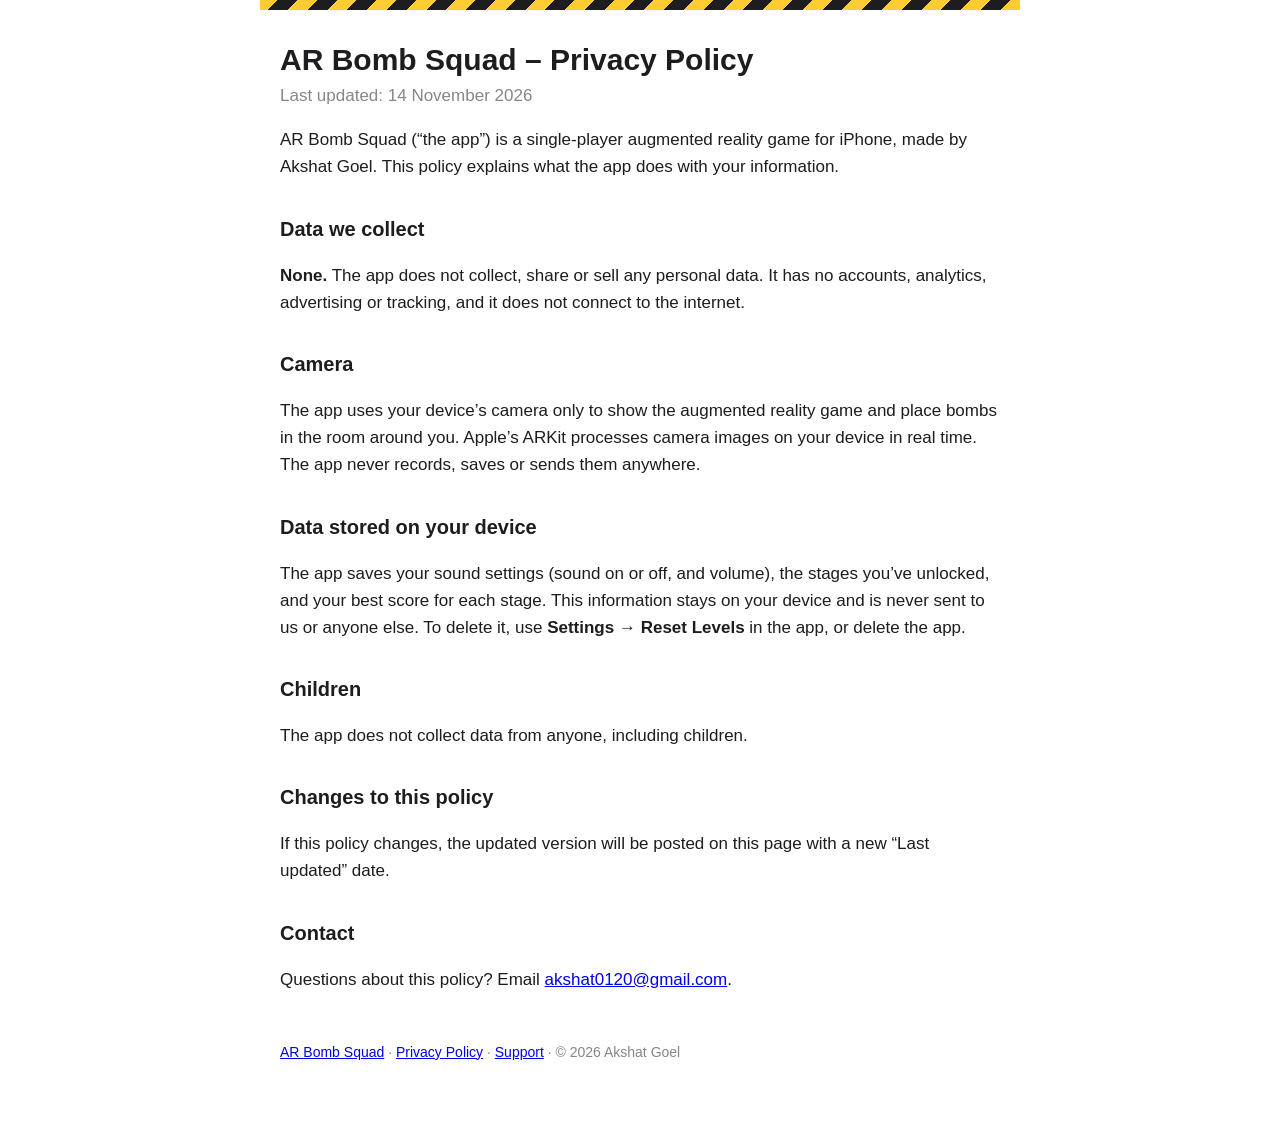
==== privacy-policy.html @ 33e21524 "Add AR Bomb Squad privacy policy and support pages Co-Authored-By: Claude Opus 5.5 <noreply@anthropi" ====
<!doctype html>
<html lang="en">
<head>
<meta charset="utf-8">
<meta name="viewport" content="width=device-width, initial-scale=1">
<title>AR Bomb Squad – Privacy Policy</title>
<link rel="stylesheet" href="style.css">
</head>
<body>
<div class="stripe"></div>
<h1>AR Bomb Squad – Privacy Policy</h1>
<p class="updated">Last updated: 14 November 2026</p>
<p>AR Bomb Squad (“the app”) is a single-player augmented reality game for iPhone, made by Akshat Goel. This policy explains what the app does with your information.</p>
<h2>Data we collect</h2>
<p><strong>None.</strong> The app does not collect, share or sell any personal data. It has no accounts, analytics, advertising or tracking, and it does not connect to the internet.</p>
<h2>Camera</h2>
<p>The app uses your device’s camera only to show the augmented reality game and place bombs in the room around you. Apple’s ARKit processes camera images on your device in real time. The app never records, saves or sends them anywhere.</p>
<h2>Data stored on your device</h2>
<p>The app saves your sound settings (sound on or off, and volume), the stages you’ve unlocked, and your best score for each stage. This information stays on your device and is never sent to us or anyone else. To delete it, use <strong>Settings → Reset Levels</strong> in the app, or delete the app.</p>
<h2>Children</h2>
<p>The app does not collect data from anyone, including children.</p>
<h2>Changes to this policy</h2>
<p>If this policy changes, the updated version will be posted on this page with a new “Last updated” date.</p>
<h2>Contact</h2>
<p>Questions about this policy? Email <a href="mailto:akshat0120@gmail.com">akshat0120@gmail.com</a>.</p>
<footer><a href="index.html">AR Bomb Squad</a> · <a href="privacy-policy.html">Privacy Policy</a> · <a href="support.html">Support</a> · © 2026 Akshat Goel</footer>
</body>
</html>
---- style.css ----
:root { color-scheme: light dark; }
body { font: 17px/1.6 -apple-system, BlinkMacSystemFont, "Segoe UI", Roboto, sans-serif; max-width: 720px; margin: 0 auto; padding: 32px 20px 64px; color: #1d1d1f; background: #fff; }
@media (prefers-color-scheme: dark) { body { color: #f5f5f7; background: #141414; } a { color: #ffcc33; } }
h1 { font-size: 30px; line-height: 1.2; margin-bottom: 4px; }
h2 { font-size: 20px; margin-top: 32px; }
.updated { color: #86868b; margin-top: 0; }
.stripe { height: 10px; margin: -32px -20px 32px; background: repeating-linear-gradient(-45deg, #ffcc33 0 14px, #1d1d1f 14px 28px); }
footer { margin-top: 48px; font-size: 14px; color: #86868b; }
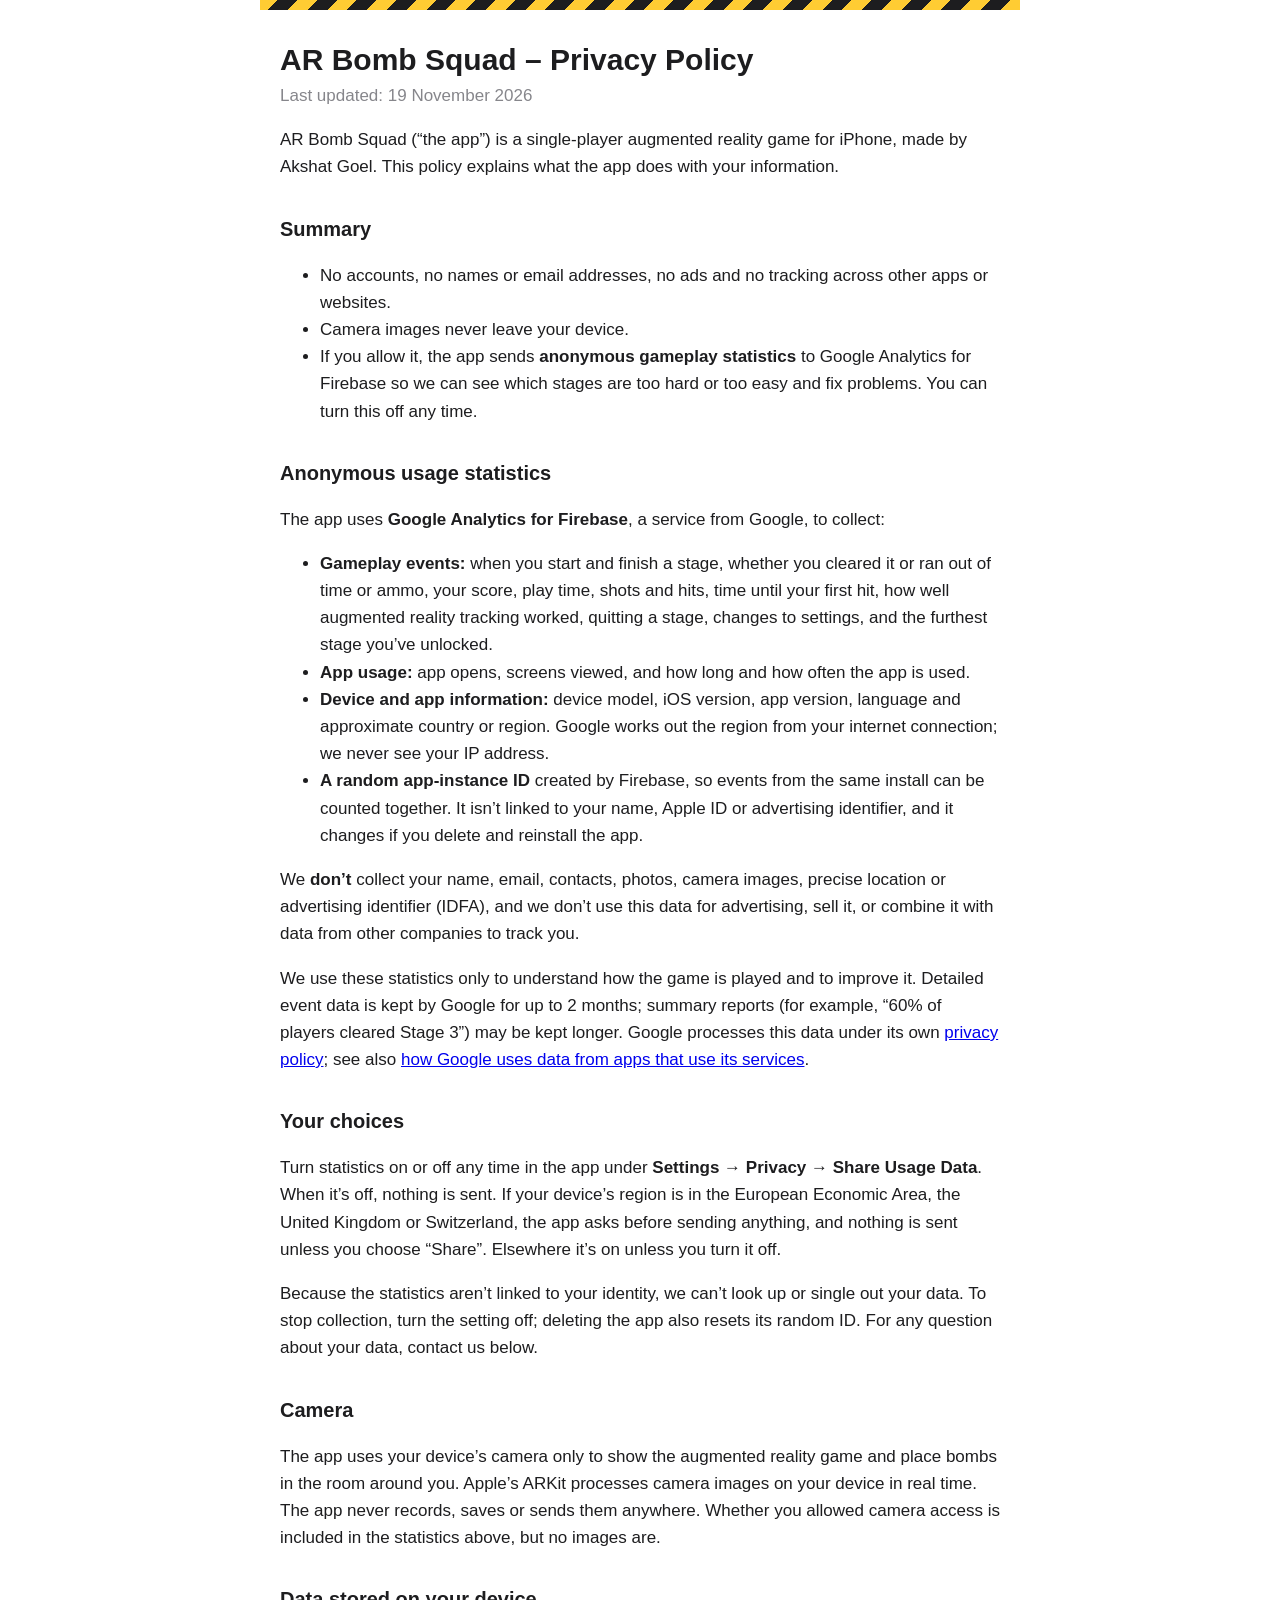
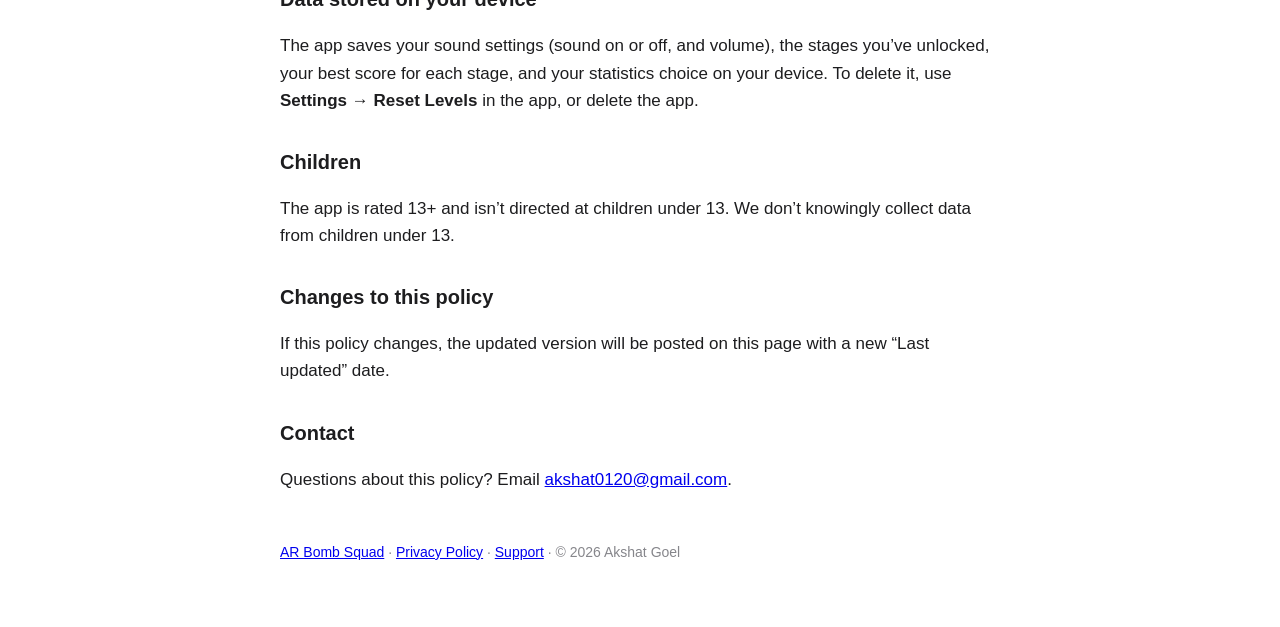
==== commit 092356ac: "Privacy policy: describe anonymous Firebase Analytics statistics (app 1.0.1) Co-Authored-By: Claude " ====
--- a/privacy-policy.html
+++ b/privacy-policy.html
@@ -9,16 +9,33 @@
 <body>
 <div class="stripe"></div>
 <h1>AR Bomb Squad – Privacy Policy</h1>
-<p class="updated">Last updated: 14 November 2026</p>
+<p class="updated">Last updated: 19 November 2026</p>
 <p>AR Bomb Squad (“the app”) is a single-player augmented reality game for iPhone, made by Akshat Goel. This policy explains what the app does with your information.</p>
-<h2>Data we collect</h2>
-<p><strong>None.</strong> The app does not collect, share or sell any personal data. It has no accounts, analytics, advertising or tracking, and it does not connect to the internet.</p>
+<h2>Summary</h2>
+<ul>
+<li>No accounts, no names or email addresses, no ads and no tracking across other apps or websites.</li>
+<li>Camera images never leave your device.</li>
+<li>If you allow it, the app sends <strong>anonymous gameplay statistics</strong> to Google Analytics for Firebase so we can see which stages are too hard or too easy and fix problems. You can turn this off any time.</li>
+</ul>
+<h2>Anonymous usage statistics</h2>
+<p>The app uses <strong>Google Analytics for Firebase</strong>, a service from Google, to collect:</p>
+<ul>
+<li><strong>Gameplay events:</strong> when you start and finish a stage, whether you cleared it or ran out of time or ammo, your score, play time, shots and hits, time until your first hit, how well augmented reality tracking worked, quitting a stage, changes to settings, and the furthest stage you’ve unlocked.</li>
+<li><strong>App usage:</strong> app opens, screens viewed, and how long and how often the app is used.</li>
+<li><strong>Device and app information:</strong> device model, iOS version, app version, language and approximate country or region. Google works out the region from your internet connection; we never see your IP address.</li>
+<li><strong>A random app-instance ID</strong> created by Firebase, so events from the same install can be counted together. It isn’t linked to your name, Apple ID or advertising identifier, and it changes if you delete and reinstall the app.</li>
+</ul>
+<p>We <strong>don’t</strong> collect your name, email, contacts, photos, camera images, precise location or advertising identifier (IDFA), and we don’t use this data for advertising, sell it, or combine it with data from other companies to track you.</p>
+<p>We use these statistics only to understand how the game is played and to improve it. Detailed event data is kept by Google for up to 2 months; summary reports (for example, “60% of players cleared Stage 3”) may be kept longer. Google processes this data under its own <a href="https://policies.google.com/privacy">privacy policy</a>; see also <a href="https://policies.google.com/technologies/partner-sites">how Google uses data from apps that use its services</a>.</p>
+<h2>Your choices</h2>
+<p>Turn statistics on or off any time in the app under <strong>Settings → Privacy → Share Usage Data</strong>. When it’s off, nothing is sent. If your device’s region is in the European Economic Area, the United Kingdom or Switzerland, the app asks before sending anything, and nothing is sent unless you choose “Share”. Elsewhere it’s on unless you turn it off.</p>
+<p>Because the statistics aren’t linked to your identity, we can’t look up or single out your data. To stop collection, turn the setting off; deleting the app also resets its random ID. For any question about your data, contact us below.</p>
 <h2>Camera</h2>
-<p>The app uses your device’s camera only to show the augmented reality game and place bombs in the room around you. Apple’s ARKit processes camera images on your device in real time. The app never records, saves or sends them anywhere.</p>
+<p>The app uses your device’s camera only to show the augmented reality game and place bombs in the room around you. Apple’s ARKit processes camera images on your device in real time. The app never records, saves or sends them anywhere. Whether you allowed camera access is included in the statistics above, but no images are.</p>
 <h2>Data stored on your device</h2>
-<p>The app saves your sound settings (sound on or off, and volume), the stages you’ve unlocked, and your best score for each stage. This information stays on your device and is never sent to us or anyone else. To delete it, use <strong>Settings → Reset Levels</strong> in the app, or delete the app.</p>
+<p>The app saves your sound settings (sound on or off, and volume), the stages you’ve unlocked, your best score for each stage, and your statistics choice on your device. To delete it, use <strong>Settings → Reset Levels</strong> in the app, or delete the app.</p>
 <h2>Children</h2>
-<p>The app does not collect data from anyone, including children.</p>
+<p>The app is rated 13+ and isn’t directed at children under 13. We don’t knowingly collect data from children under 13.</p>
 <h2>Changes to this policy</h2>
 <p>If this policy changes, the updated version will be posted on this page with a new “Last updated” date.</p>
 <h2>Contact</h2>
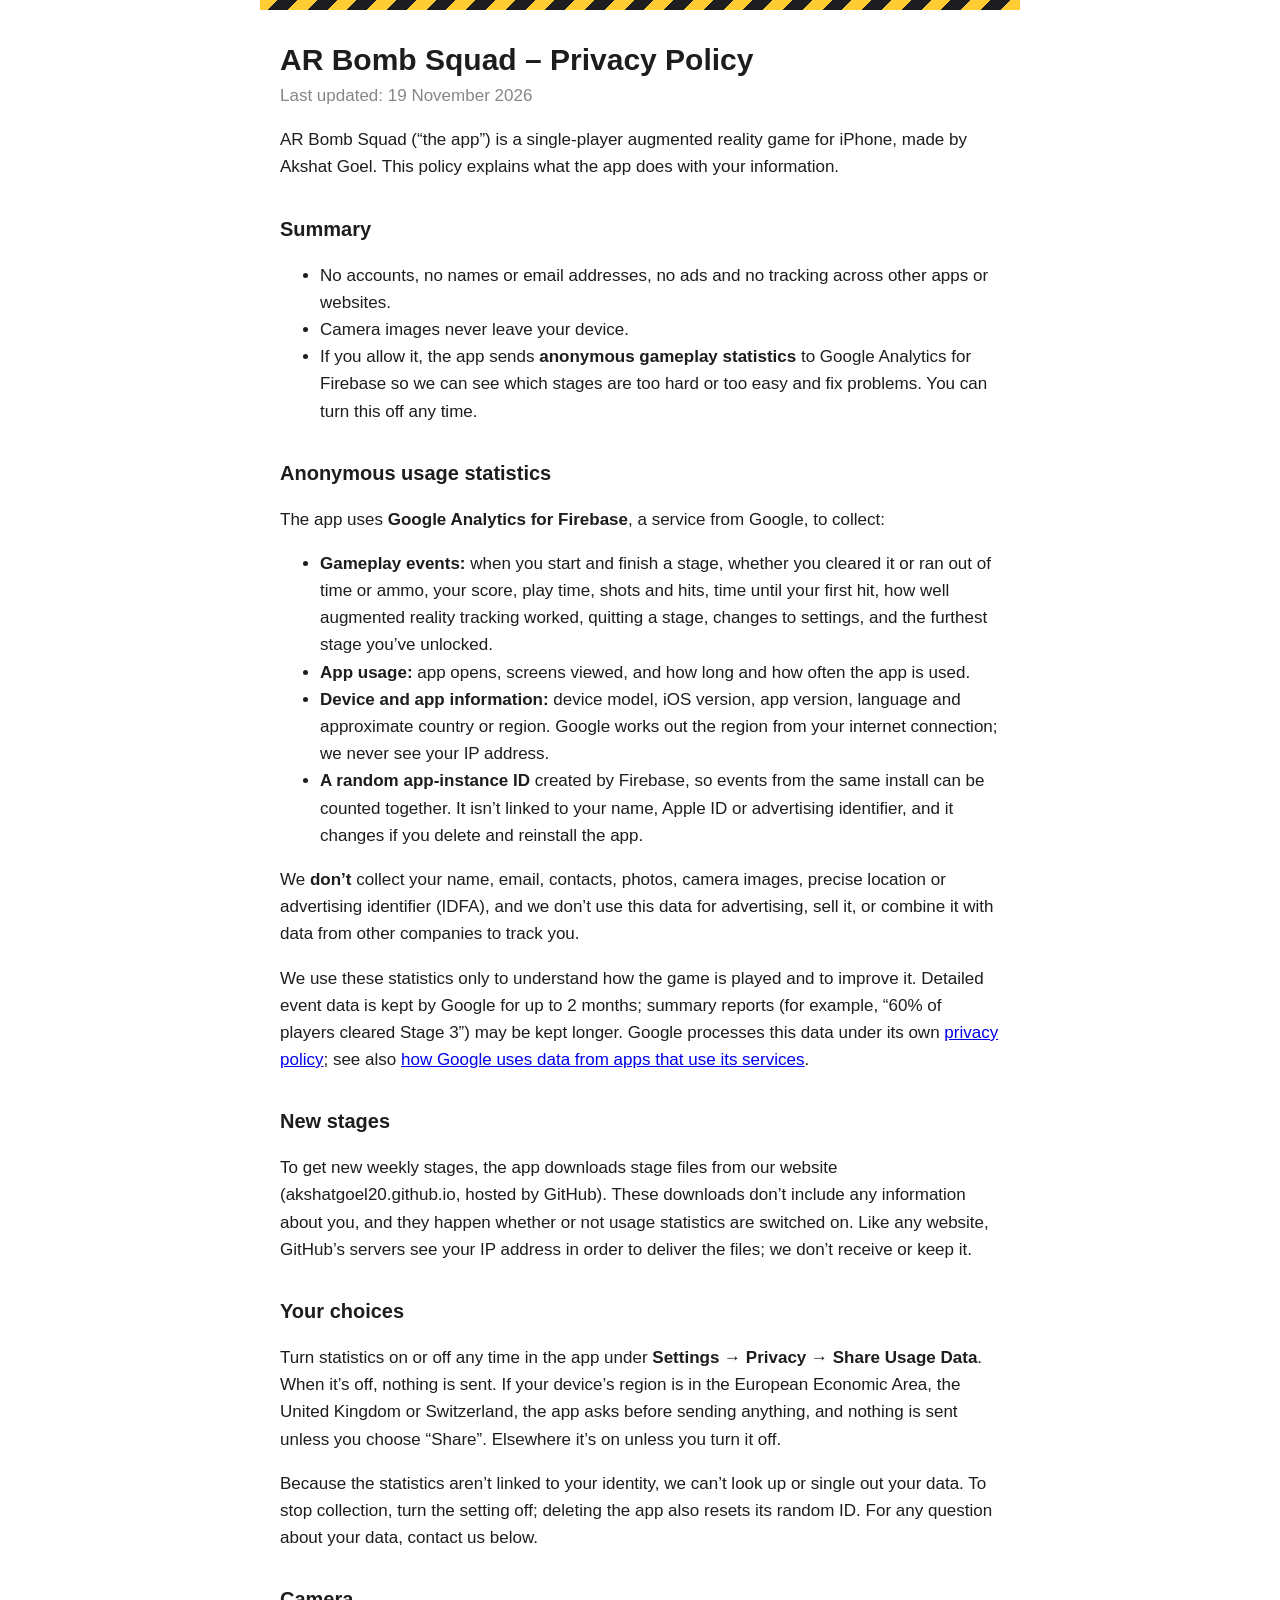
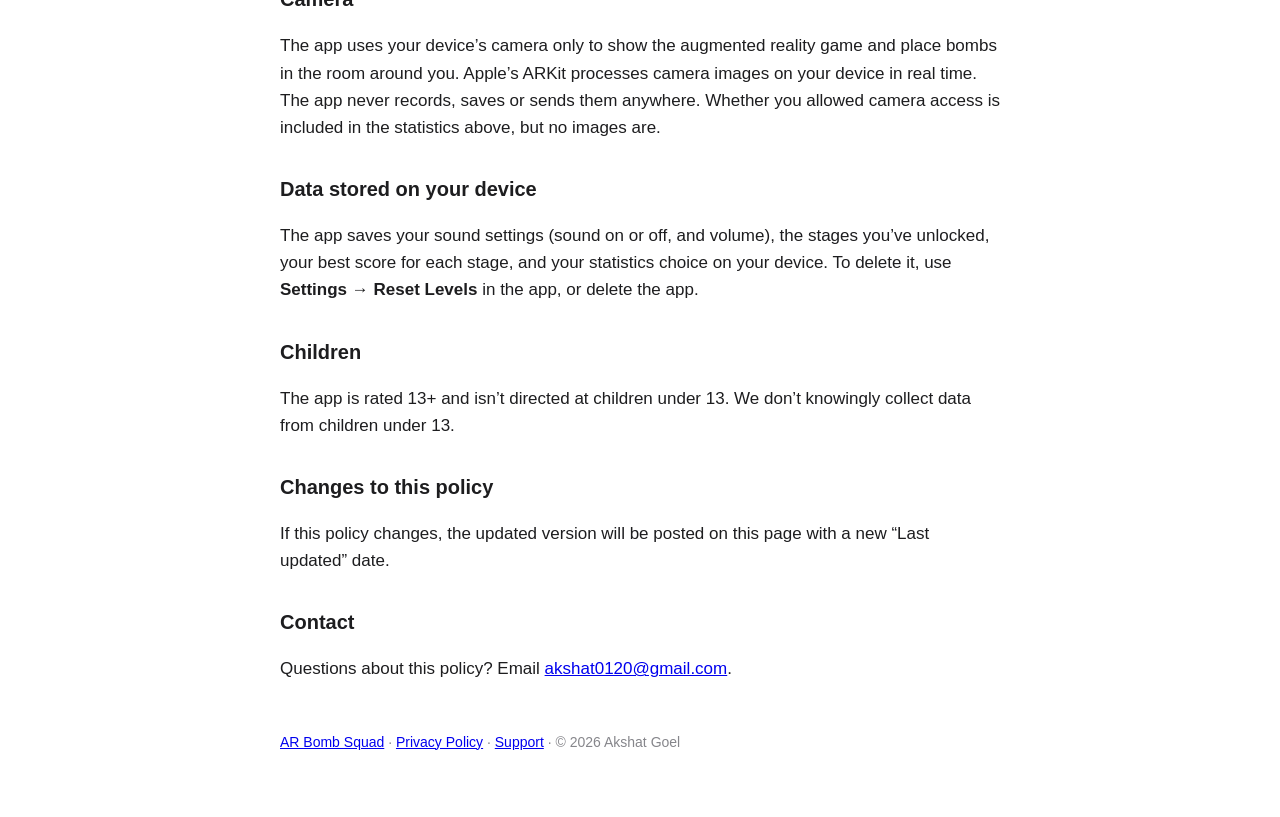
==== commit 4c8098f8: "Add stage API v1 (manifest + object catalog) and note stage downloads in the privacy policy Co-Autho" ====
--- a/privacy-policy.html
+++ b/privacy-policy.html
@@ -27,6 +27,8 @@
 </ul>
 <p>We <strong>don’t</strong> collect your name, email, contacts, photos, camera images, precise location or advertising identifier (IDFA), and we don’t use this data for advertising, sell it, or combine it with data from other companies to track you.</p>
 <p>We use these statistics only to understand how the game is played and to improve it. Detailed event data is kept by Google for up to 2 months; summary reports (for example, “60% of players cleared Stage 3”) may be kept longer. Google processes this data under its own <a href="https://policies.google.com/privacy">privacy policy</a>; see also <a href="https://policies.google.com/technologies/partner-sites">how Google uses data from apps that use its services</a>.</p>
+<h2>New stages</h2>
+<p>To get new weekly stages, the app downloads stage files from our website (akshatgoel20.github.io, hosted by GitHub). These downloads don’t include any information about you, and they happen whether or not usage statistics are switched on. Like any website, GitHub’s servers see your IP address in order to deliver the files; we don’t receive or keep it.</p>
 <h2>Your choices</h2>
 <p>Turn statistics on or off any time in the app under <strong>Settings → Privacy → Share Usage Data</strong>. When it’s off, nothing is sent. If your device’s region is in the European Economic Area, the United Kingdom or Switzerland, the app asks before sending anything, and nothing is sent unless you choose “Share”. Elsewhere it’s on unless you turn it off.</p>
 <p>Because the statistics aren’t linked to your identity, we can’t look up or single out your data. To stop collection, turn the setting off; deleting the app also resets its random ID. For any question about your data, contact us below.</p>
